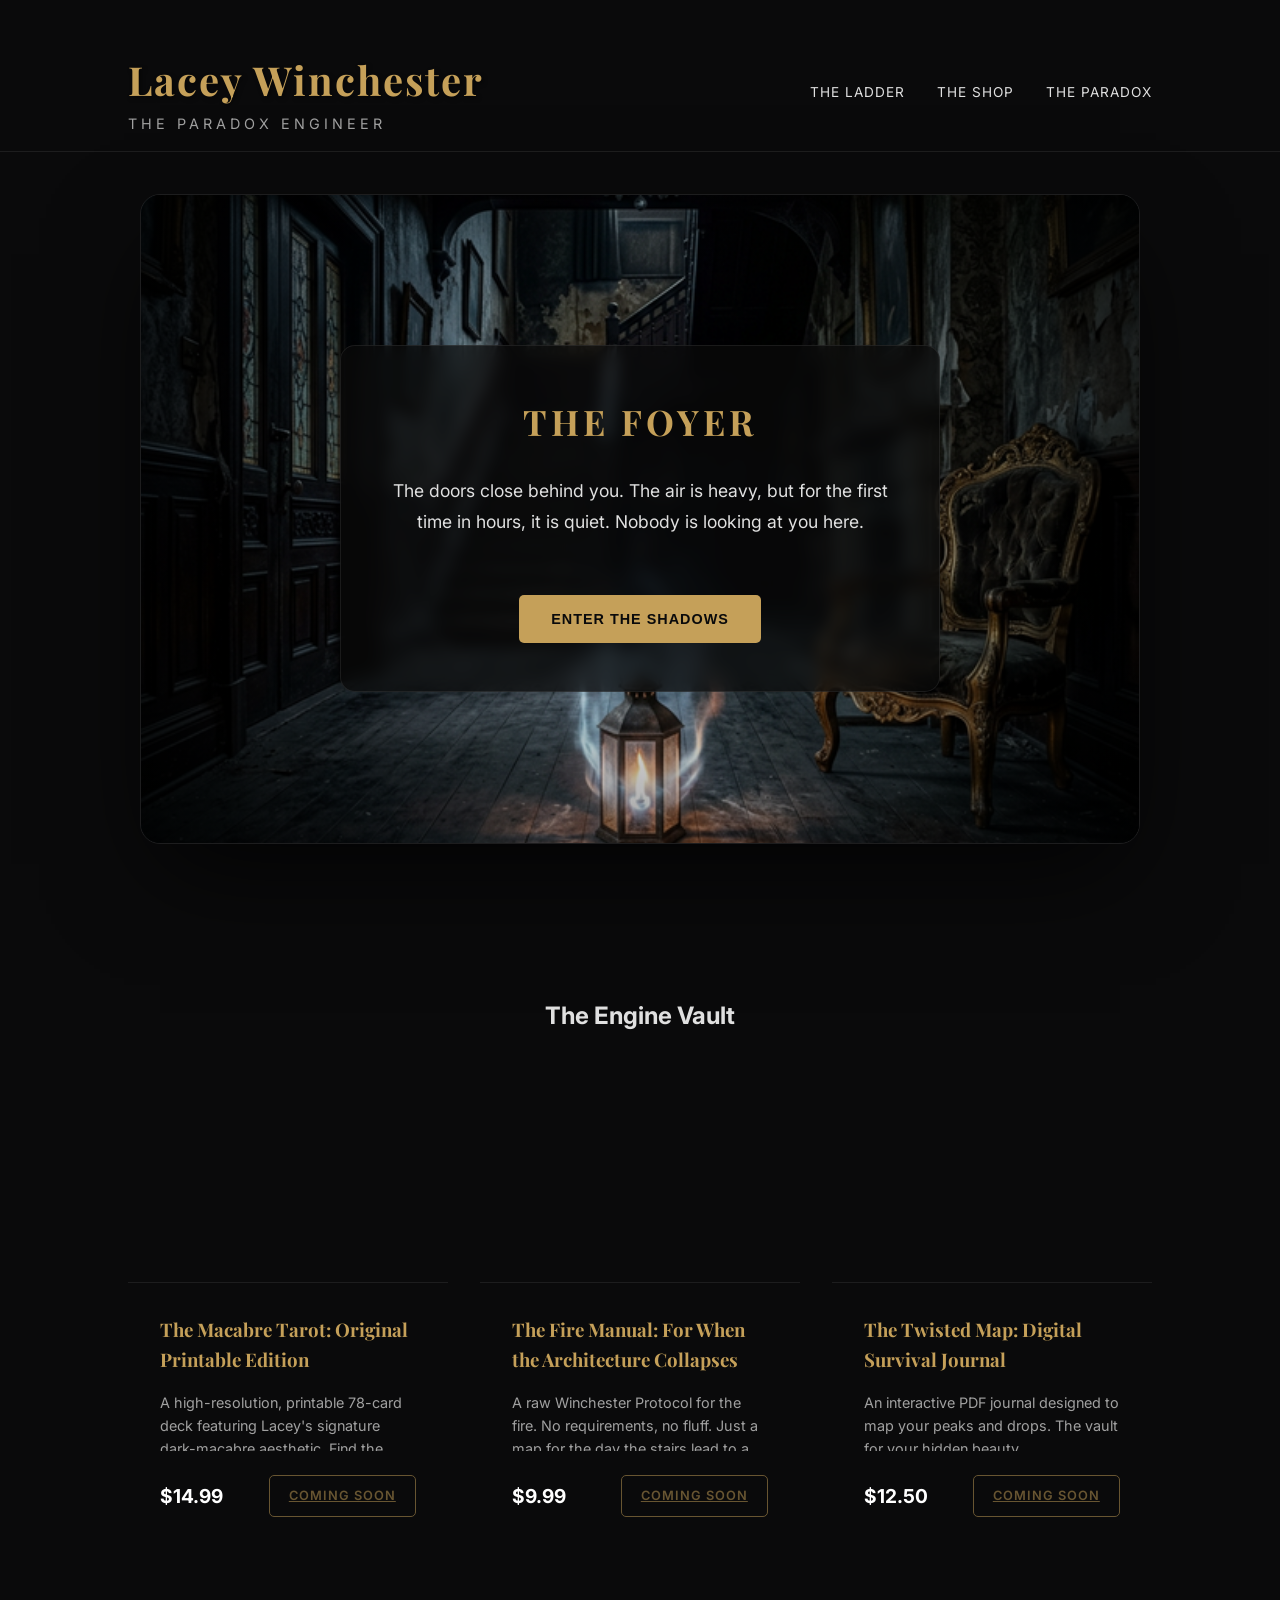
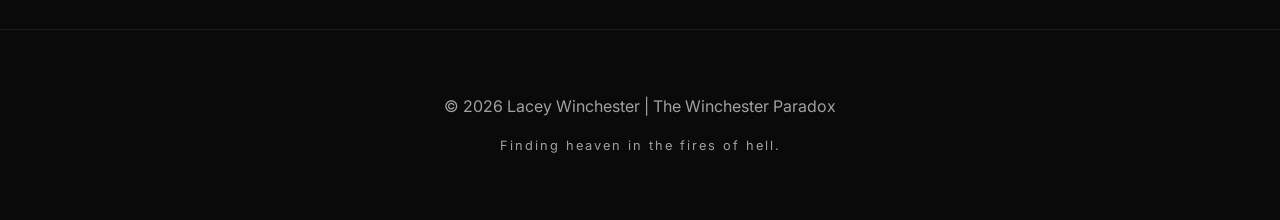
==== index.html @ 1d2580f4 "Initial commit: Winchester Journey Engine V2" ====
<!DOCTYPE html>
<html lang="en">
<head>
    <meta charset="UTF-8">
    <meta name="viewport" content="width=device-width, initial-scale=1.0">
    <title>Winchester Grounding Engine | Finding Heaven in Hell</title>
    <meta name="description" content="An interactive tool by Lacey Winchester to help you find grounding and beauty within the darkness. Reclaim yourjoy, one small step at a time.">
    <link rel="stylesheet" href="styles.css">
    <!-- Google Fonts: Inter and Playfair Display for a premium, gothic feel -->
    <link href="https://fonts.googleapis.com/css2?family=Inter:wght@300;400;600&family=Playfair+Display:ital,wght@0,400;0,700;1,400&display=swap" rel="stylesheet">
</head>
<body>
    <div class="background-overlay"></div>
    
    <header>
        <div class="logo-container">
            <h1 id="main-title" class="brand-title">Lacey Winchester</h1>
            <p class="brand-subtitle">The Paradox Engineer</p>
        </div>
        <nav>
            <ul>
                <li><a href="#grounding-tool" id="nav-ladder">The Ladder</a></li>
                <li><a href="#digital-shop" id="nav-shop">The Shop</a></li>
                <li><a href="#about" id="nav-about">The Paradox</a></li>
            </ul>
        </nav>
    </header>

    <main>
        <!-- The Ladder: Emotional Grounding Tool -->
        <!-- The Journey Engine V2 -->
        <section id="journey-engine" class="journey-engine">
            <div id="room-container" class="room-container">
                <!-- Initial Foyer State -->
                <div id="current-room" class="room-view foyer active">
                    <div class="room-overlay"></div>
                    <div class="room-content glass-panel">
                        <h2 id="room-title" class="room-title">The Foyer</h2>
                        <div id="narrative-text" class="narrative-text">
                            The doors close behind you. The air is heavy, but for the first time in hours, it is quiet. Nobody is looking at you here.
                        </div>
                        <div id="room-actions" class="room-actions">
                            <button onclick="journeyManager.nextRoom()" class="btn-primary">Enter the Shadows</button>
                        </div>
                    </div>
                </div>
            </div>

            <div class="journey-controls">
                <button id="btn-back" class="btn-secondary" style="display: none;" onclick="journeyManager.goBack()">Go Back</button>
            </div>
        </section>

        <!-- Digital Shop Placeholder -->
        <section id="digital-shop" class="shop-preview">
            <h2 class="section-title">The Engine Vault</h2>
            <div class="product-grid">
                <!-- Products will be injected here -->
                <div class="product-placeholder">
                    <p>Coming Soon: Tools for the Soul</p>
                </div>
            </div>
        </section>
    </main>

    <footer>
        <p>&copy; 2026 Lacey Winchester | The Winchester Paradox</p>
        <p class="footer-tagline">Finding heaven in the fires of hell.</p>
    </footer>

    <script src="script.js"></script>
</body>
</html>
---- styles.css ----
:root {
    --bg-dark: #0a0a0b;
    --card-bg: rgba(20, 20, 22, 0.85);
    --accent-gold: #c5a059;
    --accent-crimson: #8b0000;
    --text-main: #e0e0e0;
    --text-muted: #a0a0a0;
    --glass-border: rgba(255, 255, 255, 0.08);
    --glow-shadow: 0 0 20px rgba(197, 160, 89, 0.15);
}

* {
    margin: 0;
    padding: 0;
    box-sizing: border-box;
}

body {
    background-color: var(--bg-dark);
    color: var(--text-main);
    font-family: 'Inter', sans-serif;
    line-height: 1.6;
    overflow-x: hidden;
    min-height: 100vh;
}

/* Background Texture & Grain */
.background-overlay {
    position: fixed;
    top: 0; left: 0; width: 100%; height: 100%;
    background-image: url('https://www.transparenttextures.com/patterns/carbon-fibre.png');
    opacity: 0.2;
    z-index: -1;
    pointer-events: none;
}

/* Header Styling */
header {
    padding: 3rem 10% 1rem;
    display: flex;
    justify-content: space-between;
    align-items: center;
    border-bottom: 1px solid var(--glass-border);
}

.brand-title {
    font-family: 'Playfair Display', serif;
    font-size: 2.5rem;
    font-weight: 700;
    letter-spacing: 2px;
    color: var(--accent-gold);
    text-shadow: 2px 2px 4px rgba(0,0,0,0.5);
}

.brand-subtitle {
    font-size: 0.9rem;
    letter-spacing: 4px;
    text-transform: uppercase;
    color: var(--text-muted);
}

nav ul {
    display: flex;
    list-style: none;
    gap: 2rem;
}

nav a {
    text-decoration: none;
    color: var(--text-main);
    font-size: 0.85rem;
    text-transform: uppercase;
    letter-spacing: 1px;
    transition: color 0.3s ease;
}

nav a:hover {
    color: var(--accent-gold);
}

/* Hero & Glassmorphism Card */
/* Journey Engine V2 Styles */
.journey-engine {
    min-height: 85vh;
    display: flex;
    flex-direction: column;
    justify-content: center;
    align-items: center;
    padding: 2rem;
    position: relative;
}

.room-container {
    width: 100%;
    max-width: 1000px;
    height: 650px;
    position: relative;
    overflow: hidden;
    border-radius: 20px;
    border: 1px solid var(--glass-border);
    box-shadow: 0 40px 100px -20px rgba(0, 0, 0, 0.8);
}

.room-view {
    position: absolute;
    top: 0;
    left: 0;
    width: 100%;
    height: 100%;
    background-size: cover;
    background-position: center;
    opacity: 0;
    transition: opacity 1.2s ease-in-out, transform 1.2s ease-in-out;
    display: flex;
    justify-content: center;
    align-items: center;
    z-index: 1;
    transform: scale(1.1);
}

.room-view.active {
    opacity: 1;
    z-index: 2;
    transform: scale(1);
}

.room-overlay {
    position: absolute;
    top: 0; left: 0; width: 100%; height: 100%;
    background: radial-gradient(circle, transparent 20%, rgba(0,0,0,0.85) 100%);
    pointer-events: none;
    z-index: 2;
}

.room-content {
    position: relative;
    z-index: 10;
    max-width: 600px;
    width: 85%;
    padding: 3rem;
    background: rgba(10, 10, 11, 0.7);
    backdrop-filter: blur(8px);
    border: 1px solid var(--glass-border);
    border-radius: 15px;
    text-align: center;
}

.room-title {
    font-family: 'Playfair Display', serif;
    color: var(--accent-gold);
    font-size: 2.2rem;
    margin-bottom: 1.5rem;
    letter-spacing: 4px;
    text-transform: uppercase;
}

.narrative-text {
    font-size: 1.1rem;
    line-height: 1.8;
    margin-bottom: 2.5rem;
    color: var(--text-main);
    min-height: 80px;
}

.room-actions {
    display: flex;
    gap: 1rem;
    justify-content: center;
    flex-wrap: wrap;
}

/* Room Specific Backgrounds */
.foyer { background-image: url('assets/foyer.png'); }
.labyrinth { background-image: url('assets/labyrinth.png'); }
.glass-room { background-image: url('assets/glass.png'); }
.architect-study { background-image: url('assets/study.png'); }

.journey-controls {
    margin-top: 2rem;
}

.btn-primary, .btn-secondary {
    padding: 1rem 2rem;
    border-radius: 5px;
    font-size: 0.9rem;
    font-weight: 600;
    text-transform: uppercase;
    letter-spacing: 1px;
    cursor: pointer;
    transition: all 0.3s cubic-bezier(0.175, 0.885, 0.32, 1.275);
    border: none;
}

.btn-primary {
    background: var(--accent-gold);
    color: var(--bg-dark);
}

.btn-primary:hover {
    transform: translateY(-3px);
    box-shadow: 0 10px 20px rgba(197, 160, 89, 0.3);
}

.btn-secondary {
    background: transparent;
    border: 1px solid var(--accent-gold);
    color: var(--accent-gold);
}

.btn-secondary:hover {
    background: rgba(197, 160, 89, 0.1);
    transform: translateY(-3px);
}

/* Shop Preview */
.shop-preview {
    padding: 5rem 10%;
    text-align: center;
}

.product-grid {
    display: grid;
    grid-template-columns: repeat(auto-fit, minmax(300px, 1fr));
    gap: 2rem;
    margin-top: 3rem;
}

.product-card {
    display: flex;
    flex-direction: column;
    overflow: hidden;
    transition: transform 0.3s ease;
    text-align: left;
    padding: 0; /* Override glassmorphism padding */
}

.product-card:hover {
    transform: translateY(-10px);
}

.product-image {
    height: 200px;
    background-size: cover;
    background-position: center;
    border-bottom: 1px solid var(--glass-border);
}

.product-info {
    padding: 2rem;
}

.product-info h3 {
    font-family: 'Playfair Display', serif;
    margin-bottom: 1rem;
    color: var(--accent-gold);
}

.product-desc {
    font-size: 0.9rem;
    color: var(--text-muted);
    margin-bottom: 1.5rem;
    height: 60px;
    overflow: hidden;
}

.product-meta {
    display: flex;
    justify-content: space-between;
    align-items: center;
    margin-top: auto;
}

.price {
    font-weight: 700;
    color: #fff;
    font-size: 1.2rem;
}

.buy-btn {
    padding: 0.6rem 1.2rem;
    font-size: 0.8rem;
}

.product-placeholder {
    padding: 4rem;
    border: 1px dashed var(--text-muted);
    border-radius: 10px;
    opacity: 0.5;
}

/* Footer */
footer {
    padding: 4rem 10%;
    text-align: center;
    border-top: 1px solid var(--glass-border);
    color: var(--text-muted);
}

.footer-tagline {
    font-size: 0.8rem;
    margin-top: 1rem;
    letter-spacing: 2px;
}

/* Animations */
.fade-in {
    animation: fadeIn 0.8s ease forwards;
}

@keyframes fadeIn {
    from { opacity: 0; transform: translateY(10px); }
    to { opacity: 1; transform: translateY(0); }
}

.support-area {
    margin-top: 2rem;
    padding-top: 1rem;
    border-top: 1px solid var(--glass-border);
}

.support-link {
    font-size: 0.8rem;
    color: var(--text-muted);
    text-decoration: none;
    letter-spacing: 2px;
    text-transform: uppercase;
    transition: color 0.3s ease;
}

.support-link:hover {
    color: var(--accent-gold);
}

@media (max-width: 768px) {
    .brand-title { font-size: 1.8rem; }
    header { flex-direction: column; gap: 1rem; }
    .glassmorphism { padding: 2rem; }
    #prompt-text { font-size: 1.4rem; }
}
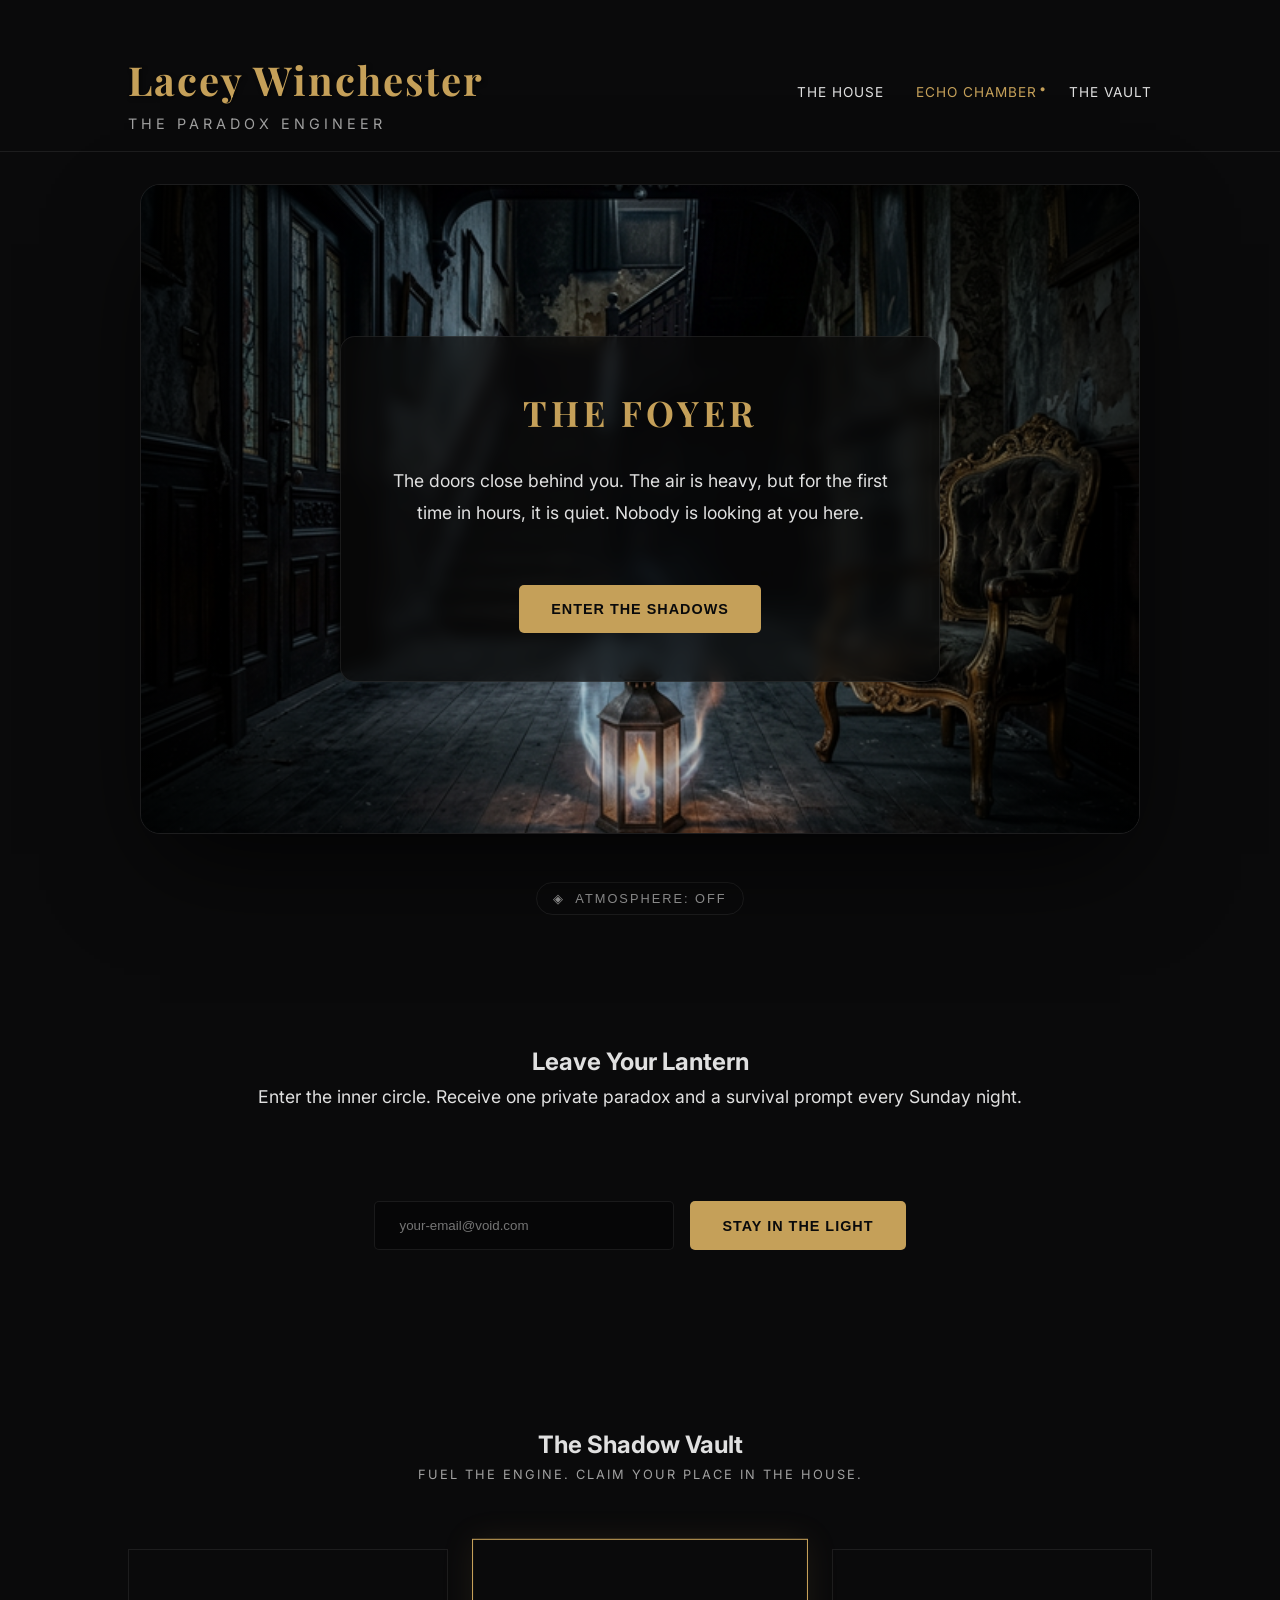
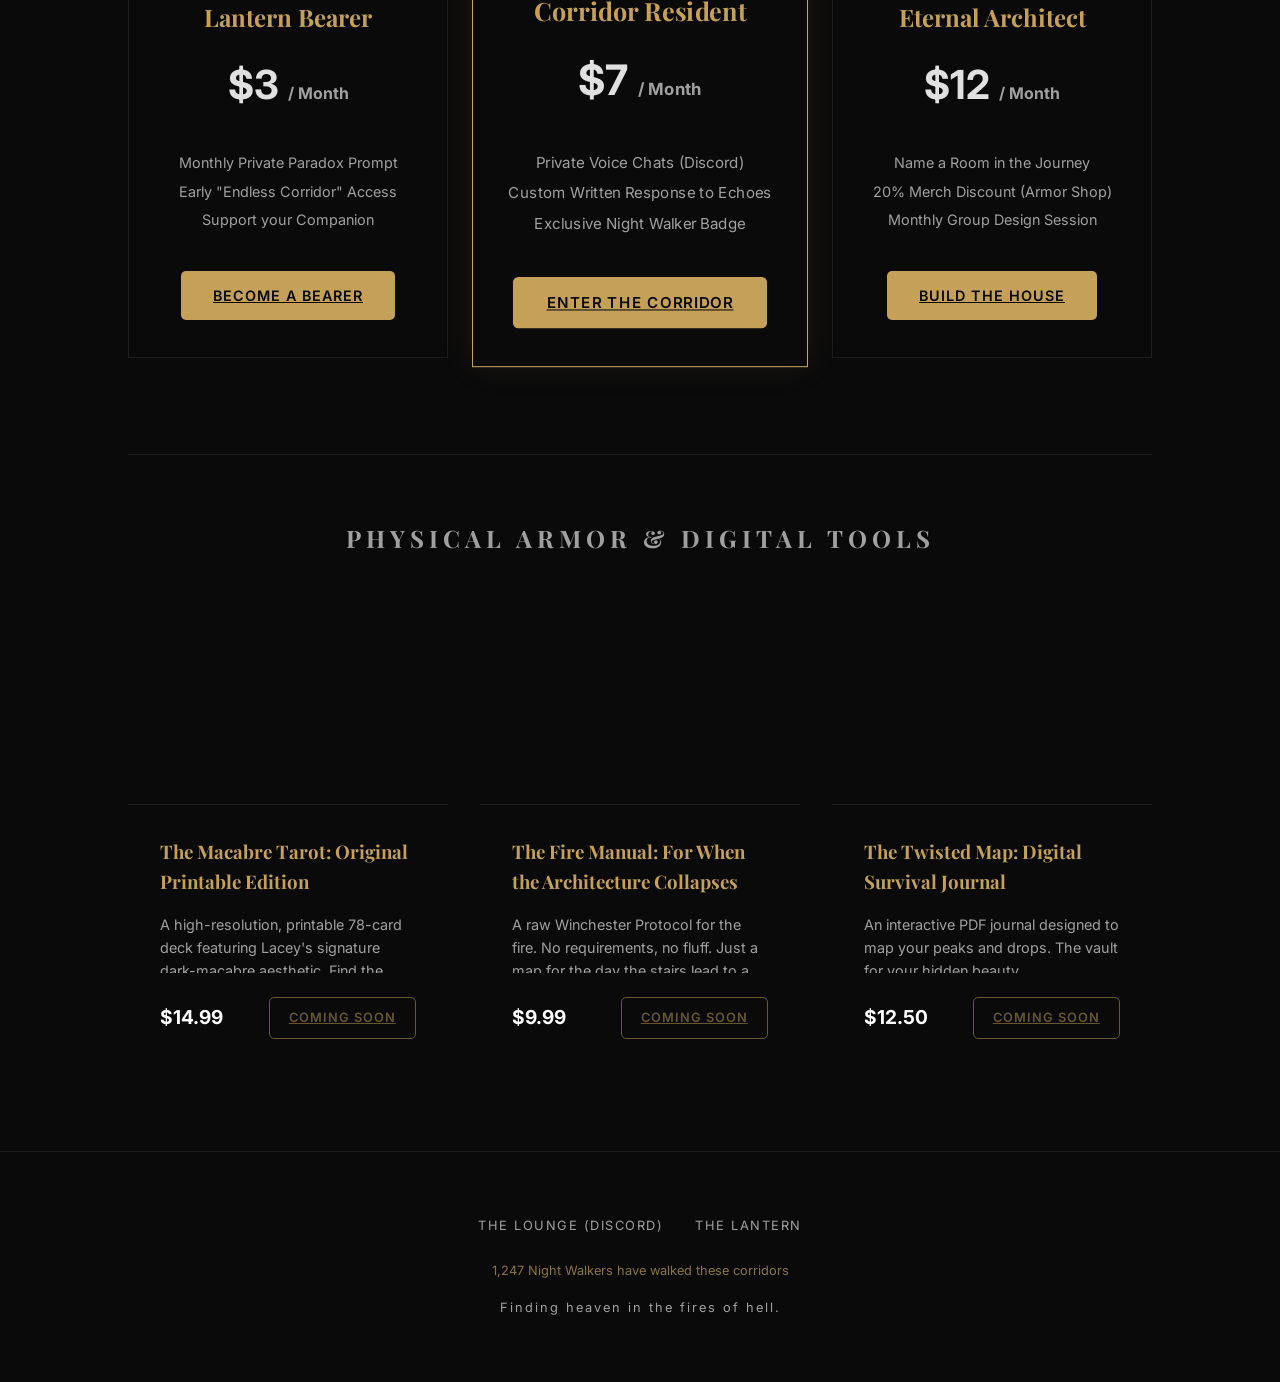
==== commit c083096d: "Lacey Expansion: Echo Chamber, Memberships, and Atmospheric Hooks V2.1" ====
--- a/index.html
+++ b/index.html
@@ -3,8 +3,8 @@
 <head>
     <meta charset="UTF-8">
     <meta name="viewport" content="width=device-width, initial-scale=1.0">
-    <title>Winchester Grounding Engine | Finding Heaven in Hell</title>
-    <meta name="description" content="An interactive tool by Lacey Winchester to help you find grounding and beauty within the darkness. Reclaim yourjoy, one small step at a time.">
+    <title>Winchester Paradox | Space for Walking Alone in the Dark – Confessions, Paradoxes & Endless Corridors</title>
+    <meta name="description" content="A digital mansion for the lonely. Submit your paradox anonymously. Find your people in the dark. Finding heaven in the fires of hell.">
     <link rel="stylesheet" href="styles.css">
     <!-- Google Fonts: Inter and Playfair Display for a premium, gothic feel -->
     <link href="https://fonts.googleapis.com/css2?family=Inter:wght@300;400;600&family=Playfair+Display:ital,wght@0,400;0,700;1,400&display=swap" rel="stylesheet">
@@ -19,9 +19,9 @@
         </div>
         <nav>
             <ul>
-                <li><a href="#grounding-tool" id="nav-ladder">The Ladder</a></li>
-                <li><a href="#digital-shop" id="nav-shop">The Shop</a></li>
-                <li><a href="#about" id="nav-about">The Paradox</a></li>
+                <li><a href="#journey-engine" id="nav-ladder">The House</a></li>
+                <li><a href="echo.html" id="nav-echo" class="nav-highlight">Echo Chamber</a></li>
+                <li><a href="#shop" id="nav-shop">The Vault</a></li>
             </ul>
         </nav>
     </header>
@@ -48,23 +48,84 @@
 
             <div class="journey-controls">
                 <button id="btn-back" class="btn-secondary" style="display: none;" onclick="journeyManager.goBack()">Go Back</button>
+                <div class="atmosphere-control">
+                    <button id="btn-ambient" class="btn-ambient" onclick="ambientManager.toggle()">
+                        <span class="icon">◈</span> <span id="ambient-status">Atmosphere: Off</span>
+                    </button>
+                </div>
             </div>
         </section>
 
-        <!-- Digital Shop Placeholder -->
-        <section id="digital-shop" class="shop-preview">
-            <h2 class="section-title">The Engine Vault</h2>
-            <div class="product-grid">
-                <!-- Products will be injected here -->
-                <div class="product-placeholder">
-                    <p>Coming Soon: Tools for the Soul</p>
+        <!-- Mailing List Hook -->
+        <section class="mailing-list-section">
+            <div class="glass-panel">
+                <h2 class="section-title">Leave Your Lantern</h2>
+                <p class="narrative-text">Enter the inner circle. Receive one private paradox and a survival prompt every Sunday night.</p>
+                <form name="mailing-list" method="POST" data-netlify="true" class="mailing-form">
+                    <input type="email" name="email" placeholder="your-email@void.com" required>
+                    <button type="submit" class="btn-primary">Stay in the Light</button>
+                </form>
+            </div>
+        </section>
+
+        <!-- Digital Shop / Vault -->
+        <section id="shop" class="shop-preview">
+            <h2 class="section-title">The Shadow Vault</h2>
+            <p class="section-subtitle">Fuel the Engine. Claim your place in the House.</p>
+            
+            <div class="membership-grid">
+                <!-- $3 Tier -->
+                <div class="glass-panel membership-card">
+                    <h3 class="tier-title">Lantern Bearer</h3>
+                    <div class="tier-price">$3 <span>/ Month</span></div>
+                    <ul class="tier-perks">
+                        <li>Monthly Private Paradox Prompt</li>
+                        <li>Early "Endless Corridor" Access</li>
+                        <li>Support your Companion</li>
+                    </ul>
+                    <a href="https://www.buymeacoffee.com/WinchesterParadox" target="_blank" class="btn-primary">Become a Bearer</a>
+                </div>
+
+                <!-- $7 Tier -->
+                <div class="glass-panel membership-card featured-tier">
+                    <h3 class="tier-title">Corridor Resident</h3>
+                    <div class="tier-price">$7 <span>/ Month</span></div>
+                    <ul class="tier-perks">
+                        <li>Private Voice Chats (Discord)</li>
+                        <li>Custom Written Response to Echoes</li>
+                        <li>Exclusive Night Walker Badge</li>
+                    </ul>
+                    <a href="https://www.buymeacoffee.com/WinchesterParadox" target="_blank" class="btn-primary">Enter the Corridor</a>
+                </div>
+
+                <!-- $12 Tier -->
+                <div class="glass-panel membership-card">
+                    <h3 class="tier-title">Eternal Architect</h3>
+                    <div class="tier-price">$12 <span>/ Month</span></div>
+                    <ul class="tier-perks">
+                        <li>Name a Room in the Journey</li>
+                        <li>20% Merch Discount (Armor Shop)</li>
+                        <li>Monthly Group Design Session</li>
+                    </ul>
+                    <a href="https://www.buymeacoffee.com/WinchesterParadox" target="_blank" class="btn-primary">Build the House</a>
+                </div>
+            </div>
+
+            <div class="featured-products">
+                <h3 class="shadow-title">Physical Armor & Digital Tools</h3>
+                <div id="product-list" class="product-grid">
+                    <!-- Products dynamically loaded by script.js -->
                 </div>
             </div>
         </section>
     </main>
 
     <footer>
-        <p>&copy; 2026 Lacey Winchester | The Winchester Paradox</p>
+        <div class="footer-links">
+            <a href="https://discord.gg/your-invite-link" target="_blank" class="footer-link">The Lounge (Discord)</a>
+            <a href="lantern.html" class="footer-link">The Lantern</a>
+        </div>
+        <p id="night-walker-counter" style="font-size: 0.8rem; color: var(--accent-gold); opacity: 0.7; margin-top: 10px;">1,247 Night Walkers have walked these corridors</p>
         <p class="footer-tagline">Finding heaven in the fires of hell.</p>
     </footer>
 
--- a/styles.css
+++ b/styles.css
@@ -76,6 +76,63 @@
 
 nav a:hover {
     color: var(--accent-gold);
+}
+
+.nav-active {
+    border-bottom: 1px solid var(--accent-gold);
+    padding-bottom: 5px;
+}
+
+.nav-highlight {
+    color: var(--accent-gold) !important;
+    position: relative;
+}
+
+.nav-highlight::after {
+    content: '•';
+    position: absolute;
+    top: -5px;
+    right: -10px;
+    font-size: 0.8rem;
+    animation: blink 2s infinite;
+}
+
+.atmosphere-control {
+    margin-top: 1rem;
+    display: flex;
+    justify-content: center;
+}
+
+.btn-ambient {
+    background: transparent;
+    border: 1px solid var(--glass-border);
+    color: var(--text-muted);
+    padding: 0.5rem 1rem;
+    border-radius: 20px;
+    font-size: 0.8rem;
+    text-transform: uppercase;
+    letter-spacing: 2px;
+    cursor: pointer;
+    transition: all 0.3s ease;
+    display: flex;
+    align-items: center;
+    gap: 10px;
+}
+
+.btn-ambient:hover {
+    border-color: var(--accent-gold);
+    color: var(--accent-gold);
+}
+
+.btn-ambient.active {
+    border-color: var(--accent-gold);
+    color: var(--accent-gold);
+    box-shadow: 0 0 15px rgba(197, 160, 89, 0.2);
+}
+
+@keyframes blink {
+    0%, 100% { opacity: 1; }
+    50% { opacity: 0; }
 }
 
 /* Hero & Glassmorphism Card */
@@ -331,9 +388,281 @@
     color: var(--accent-gold);
 }
 
+/* Echo Chamber Specifics */
+.echo-main {
+    padding: 4rem 10%;
+    display: grid;
+    grid-template-columns: 1fr 1fr;
+    gap: 4rem;
+    min-height: 80vh;
+}
+
+.submission-card {
+    padding: 3rem;
+    height: fit-content;
+}
+
+.confession-form textarea {
+    width: 100%;
+    height: 200px;
+    background: rgba(0, 0, 0, 0.3);
+    border: 1px solid var(--glass-border);
+    border-radius: 10px;
+    color: #fff;
+    padding: 1.5rem;
+    font-family: 'Inter', sans-serif;
+    font-size: 1rem;
+    resize: none;
+    margin-bottom: 2rem;
+    transition: border-color 0.3s ease;
+}
+
+.confession-form textarea:focus {
+    outline: none;
+    border-color: var(--accent-gold);
+}
+
+.whisper-wall {
+    position: relative;
+    overflow: hidden;
+    max-height: 600px;
+}
+
+.shadow-title {
+    font-family: 'Playfair Display', serif;
+    font-size: 1.5rem;
+    color: var(--text-muted);
+    text-transform: uppercase;
+    letter-spacing: 5px;
+    margin-bottom: 2rem;
+    text-align: center;
+}
+
+.whisper-container {
+    display: flex;
+    flex-direction: column;
+    gap: 1.5rem;
+    animation: scrollWhispers 40s linear infinite;
+}
+
+.whisper-snippet {
+    background: linear-gradient(90deg, transparent, rgba(197, 160, 89, 0.05), transparent);
+    padding: 1.5rem;
+    border-left: 2px solid var(--accent-gold);
+    font-style: italic;
+    color: var(--text-muted);
+    font-size: 1.1rem;
+    text-shadow: 0 0 10px rgba(197, 160, 89, 0.2);
+}
+
+/* Shadow Membership & Shop Expand */
+.membership-grid {
+    display: grid;
+    grid-template-columns: repeat(3, 1fr);
+    gap: 2rem;
+    margin: 4rem 0;
+}
+
+.membership-card {
+    padding: 3rem 2rem;
+    text-align: center;
+    border: 1px solid var(--glass-border);
+    transition: transform 0.3s ease, border-color 0.3s ease;
+}
+
+.featured-tier {
+    border-color: var(--accent-gold);
+    box-shadow: 0 0 30px rgba(197, 160, 89, 0.1);
+    transform: scale(1.05);
+}
+
+.tier-title {
+    font-family: 'Playfair Display', serif;
+    font-size: 1.5rem;
+    margin-bottom: 1rem;
+    color: var(--accent-gold);
+}
+
+.tier-price {
+    font-size: 2.5rem;
+    font-weight: 700;
+    margin-bottom: 2rem;
+}
+
+.tier-price span {
+    font-size: 1rem;
+    color: var(--text-muted);
+}
+
+.tier-perks {
+    list-style: none;
+    padding: 0;
+    margin-bottom: 3rem;
+    color: var(--text-muted);
+    font-size: 0.9rem;
+    line-height: 2;
+}
+
+.section-subtitle {
+    text-align: center;
+    color: var(--text-muted);
+    letter-spacing: 2px;
+    text-transform: uppercase;
+    font-size: 0.8rem;
+}
+
+.featured-products {
+    margin-top: 6rem;
+    padding-top: 4rem;
+    border-top: 1px solid var(--glass-border);
+}
+
+@media (max-width: 1024px) {
+    .membership-grid {
+        grid-template-columns: 1fr;
+    }
+    .featured-tier {
+        transform: none;
+    }
+}
+
+/* Lantern Page Specifics */
+.lantern-main {
+    padding: 6rem 10%;
+    max-width: 900px;
+    margin: 0 auto;
+}
+
+.poem-card {
+    padding: 4rem;
+    margin-bottom: 4rem;
+    text-align: center;
+    border-color: rgba(197, 160, 89, 0.2);
+}
+
+.poem-title {
+    font-family: 'Playfair Display', serif;
+    color: var(--accent-gold);
+    font-size: 1.8rem;
+    margin-bottom: 2rem;
+    font-style: italic;
+}
+
+.poem-text {
+    font-size: 1.2rem;
+    line-height: 2.2;
+    color: var(--text-main);
+    letter-spacing: 1px;
+}
+
+.membership-hook {
+    margin-top: 8rem;
+    text-align: center;
+}
+
+.hook-title {
+    font-family: 'Playfair Display', serif;
+    font-size: 2rem;
+    margin-bottom: 1rem;
+    color: #fff;
+}
+
+.hook-text {
+    margin-bottom: 2rem;
+    color: var(--text-muted);
+}
+
 @media (max-width: 768px) {
-    .brand-title { font-size: 1.8rem; }
-    header { flex-direction: column; gap: 1rem; }
-    .glassmorphism { padding: 2rem; }
-    #prompt-text { font-size: 1.4rem; }
-}
+    .poem-card { padding: 2rem; }
+    .poem-text { font-size: 1rem; }
+}
+
+/* Community & Sharing */
+.footer-links {
+    display: flex;
+    justify-content: center;
+    gap: 2rem;
+    margin-bottom: 1.5rem;
+    flex-wrap: wrap;
+}
+
+.footer-link {
+    color: var(--text-muted);
+    text-decoration: none;
+    font-size: 0.8rem;
+    text-transform: uppercase;
+    letter-spacing: 1.5px;
+    transition: all 0.3s ease;
+    border-bottom: 1px solid transparent;
+}
+
+.footer-link:hover {
+    color: var(--accent-gold);
+    border-bottom-color: var(--accent-gold);
+}
+
+.whisper-card {
+    background: rgba(255, 255, 255, 0.02);
+    border: 1px solid var(--glass-border);
+    border-radius: 8px;
+    padding: 1.5rem;
+    margin-bottom: 1rem;
+    transition: border-color 0.3s ease;
+}
+
+.whisper-card:hover {
+    border-color: rgba(197, 160, 89, 0.3);
+}
+
+.whisper-footer {
+    display: flex;
+    justify-content: flex-end;
+    margin-top: 1rem;
+}
+
+.btn-share {
+    background: transparent;
+    border: none;
+    color: var(--accent-gold);
+    font-size: 0.7rem;
+    cursor: pointer;
+    text-transform: uppercase;
+    letter-spacing: 1px;
+    opacity: 0.6;
+    transition: opacity 0.3s ease;
+    font-family: 'Inter', sans-serif;
+}
+
+.btn-share:hover {
+    opacity: 1;
+}
+
+/* Mailing List Hero */
+.mailing-list-section {
+    padding: 6rem 10%;
+    text-align: center;
+}
+
+.mailing-form {
+    display: flex;
+    justify-content: center;
+    gap: 1rem;
+    margin-top: 2rem;
+}
+
+.mailing-form input {
+    background: rgba(0, 0, 0, 0.3);
+    border: 1px solid var(--glass-border);
+    padding: 1rem 1.5rem;
+    border-radius: 5px;
+    color: #fff;
+    width: 100%;
+    max-width: 300px;
+}
+
+@media (max-width: 768px) {
+    .mailing-form {
+        flex-direction: column;
+        align-items: center;
+    }
+}
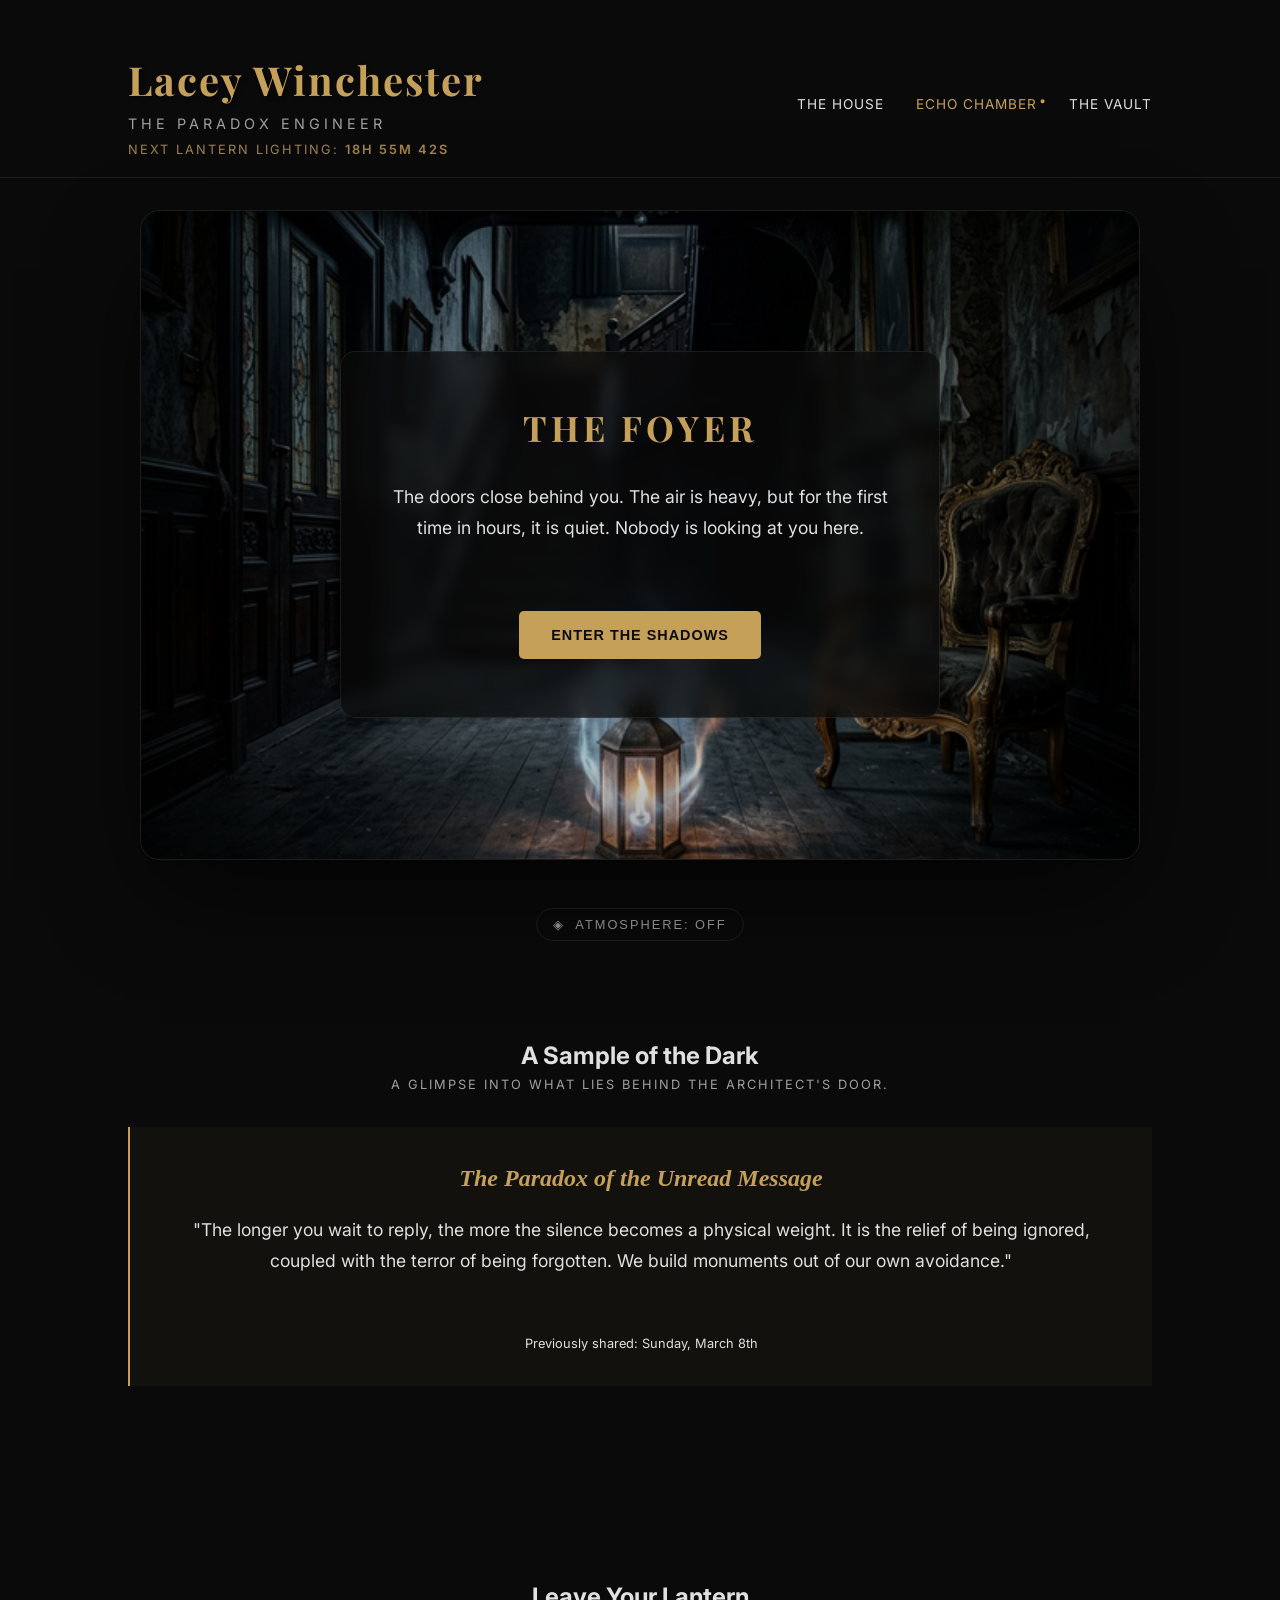
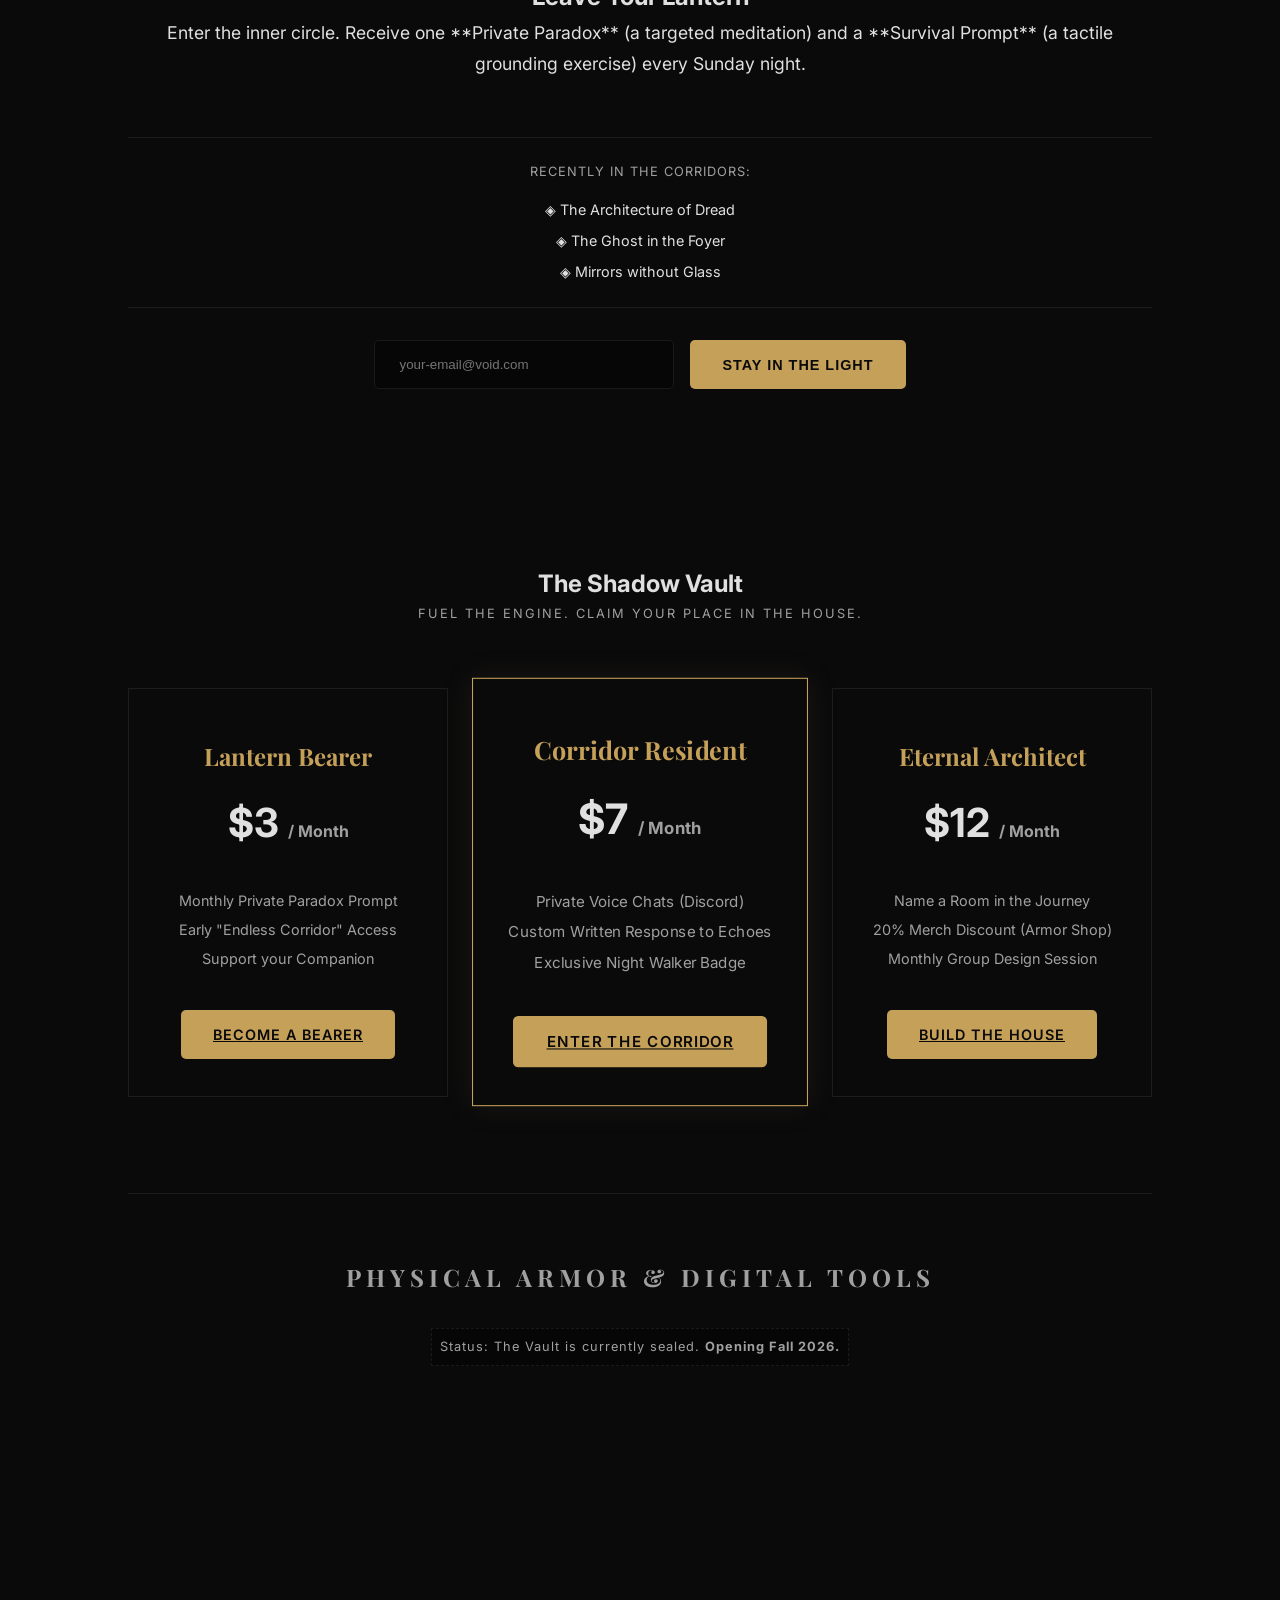
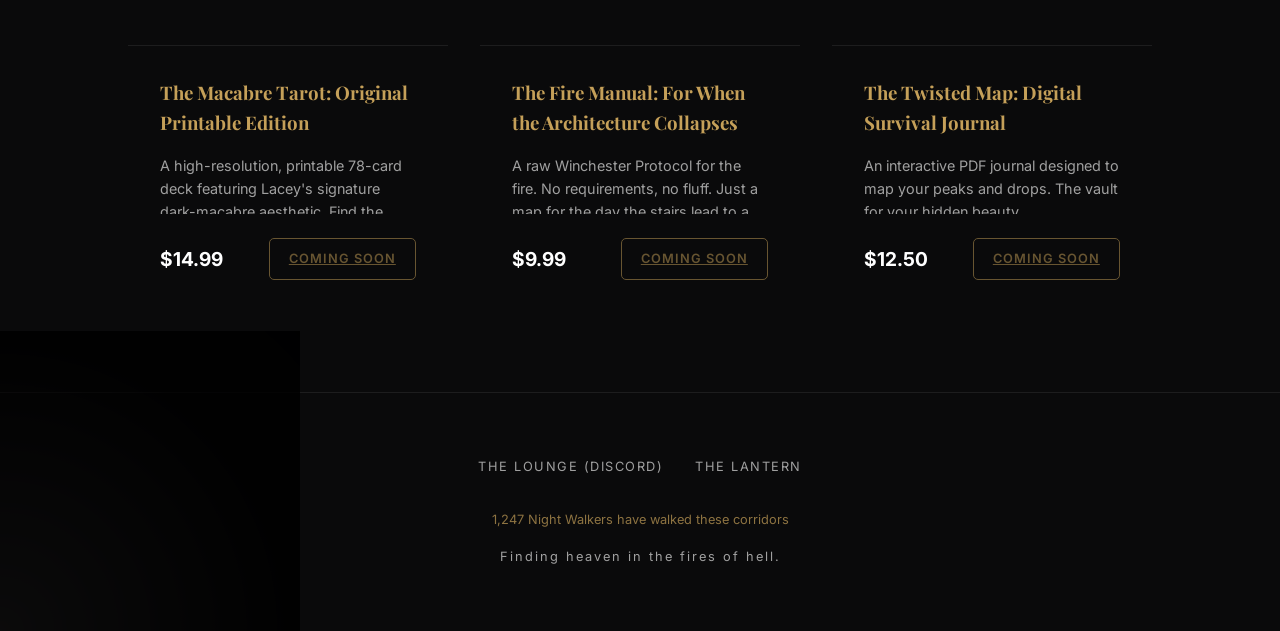
==== commit 35da941c: "Phase 11: Conversion & Trust Signals - Ritual Countdown, Archive, and Free Sample." ====
--- a/index.html
+++ b/index.html
@@ -16,6 +16,7 @@
         <div class="logo-container">
             <h1 id="main-title" class="brand-title">Lacey Winchester</h1>
             <p class="brand-subtitle">The Paradox Engineer</p>
+            <div id="ritual-timer" class="ritual-timer">Next Lantern Lighting: <span id="countdown-clock">--:--:--</span></div>
         </div>
         <nav>
             <ul>
@@ -56,11 +57,34 @@
             </div>
         </section>
 
-        <!-- Mailing List Hook -->
+        <!-- The "Free Taste" Paradox Section -->
+        <section class="paradox-preview">
+            <div class="glass-panel text-center">
+                <h2 class="section-title">A Sample of the Dark</h2>
+                <p class="section-subtitle">A glimpse into what lies behind the Architect's door.</p>
+                <div class="preview-card">
+                    <h3 class="preview-title">The Paradox of the Unread Message</h3>
+                    <p class="narrative-text">"The longer you wait to reply, the more the silence becomes a physical weight. It is the relief of being ignored, coupled with the terror of being forgotten. We build monuments out of our own avoidance."</p>
+                    <p class="text-muted small">Previously shared: Sunday, March 8th</p>
+                </div>
+            </div>
+        </section>
+
+        <!-- Mailing List Hook & Archive -->
         <section class="mailing-list-section">
             <div class="glass-panel">
                 <h2 class="section-title">Leave Your Lantern</h2>
-                <p class="narrative-text">Enter the inner circle. Receive one private paradox and a survival prompt every Sunday night.</p>
+                <p class="narrative-text">Enter the inner circle. Receive one **Private Paradox** (a targeted meditation) and a **Survival Prompt** (a tactile grounding exercise) every Sunday night.</p>
+                
+                <div class="archive-snippet">
+                    <p class="archive-title">Recently in the Corridors:</p>
+                    <ul class="archive-list">
+                        <li>◈ The Architecture of Dread</li>
+                        <li>◈ The Ghost in the Foyer</li>
+                        <li>◈ Mirrors without Glass</li>
+                    </ul>
+                </div>
+
                 <form name="mailing-list" method="POST" data-netlify="true" class="mailing-form">
                     <input type="email" name="email" placeholder="your-email@void.com" required>
                     <button type="submit" class="btn-primary">Stay in the Light</button>
@@ -113,6 +137,7 @@
 
             <div class="featured-products">
                 <h3 class="shadow-title">Physical Armor & Digital Tools</h3>
+                <div class="vault-status">Status: The Vault is currently sealed. <strong>Opening Fall 2026.</strong></div>
                 <div id="product-list" class="product-grid">
                     <!-- Products dynamically loaded by script.js -->
                 </div>
--- a/styles.css
+++ b/styles.css
@@ -577,14 +577,133 @@
     .poem-text { font-size: 1rem; }
 }
 
-/* Community & Sharing */
+/* Lantern Cursor */
+#lantern-cursor {
+    position: fixed;
+    width: 600px;
+    height: 600px;
+    background: radial-gradient(circle, rgba(197, 160, 89, 0.1) 0%, rgba(0, 0, 0, 0.95) 70%, rgba(0, 0, 0, 1) 100%);
+    pointer-events: none;
+    z-index: 9999;
+    transform: translate(-50%, -50%);
+    mix-blend-mode: soft-light;
+    transition: width 0.3s ease, height 0.3s ease;
+}
+
+body {
+    cursor: none; /* Hide real cursor to favor the lantern experience */
+}
+
+/* Specific elements to show above the shadow */
+.navbar, .btn-primary, .btn-secondary, .btn-maze {
+    position: relative;
+    z-index: 10000;
+}
+
+#room-actions button {
+    margin: 10px;
+}
+
+.btn-maze {
+    background: rgba(0, 0, 0, 0.4);
+    border: 1px solid var(--glass-border);
+    color: var(--text-muted);
+    padding: 0.8rem 1.5rem;
+    border-radius: 4px;
+    font-size: 0.8rem;
+    text-transform: uppercase;
+    letter-spacing: 2px;
+    cursor: pointer;
+    transition: all 0.3s ease;
+    margin: 5px;
+}
+
+.btn-maze:hover {
+    border-color: var(--accent-gold);
+    color: #fff;
+    background: rgba(197, 160, 89, 0.1);
+}
+
 .footer-links {
     display: flex;
     justify-content: center;
     gap: 2rem;
-    margin-bottom: 1.5rem;
+    margin-bottom: 2rem;
     flex-wrap: wrap;
 }
+
+/* Trust & Conversion Styles */
+.ritual-timer {
+    font-size: 0.8rem;
+    color: var(--accent-gold);
+    letter-spacing: 2px;
+    text-transform: uppercase;
+    margin-top: 5px;
+    opacity: 0.8;
+}
+
+#countdown-clock {
+    font-weight: 600;
+}
+
+.paradox-preview {
+    margin: 4rem 10% 6rem;
+}
+
+.preview-card {
+    padding: 2rem;
+    border-left: 2px solid var(--accent-gold);
+    margin-top: 2rem;
+    background: rgba(197, 160, 89, 0.05);
+}
+
+.preview-title {
+    font-family: 'Playfair Display', serif;
+    font-style: italic;
+    font-size: 1.5rem;
+    margin-bottom: 1rem;
+    color: var(--accent-gold);
+}
+
+.archive-snippet {
+    margin: 2rem 0;
+    padding: 1.5rem;
+    border-top: 1px solid var(--glass-border);
+    border-bottom: 1px solid var(--glass-border);
+}
+
+.archive-title {
+    font-size: 0.8rem;
+    text-transform: uppercase;
+    letter-spacing: 1px;
+    color: var(--text-muted);
+    margin-bottom: 1rem;
+}
+
+.archive-list {
+    list-style: none;
+    padding: 0;
+    font-size: 0.9rem;
+    color: var(--text-main);
+    display: flex;
+    flex-direction: column;
+    gap: 8px;
+}
+
+.vault-status {
+    text-align: center;
+    font-size: 0.8rem;
+    color: var(--text-muted);
+    letter-spacing: 1px;
+    margin-bottom: 2rem;
+    padding: 0.5rem;
+    background: rgba(0, 0, 0, 0.3);
+    border: 1px dashed var(--glass-border);
+    display: inline-block;
+}
+
+.text-center { text-align: center; }
+.small { font-size: 0.8rem; }
 
 .footer-link {
     color: var(--text-muted);
